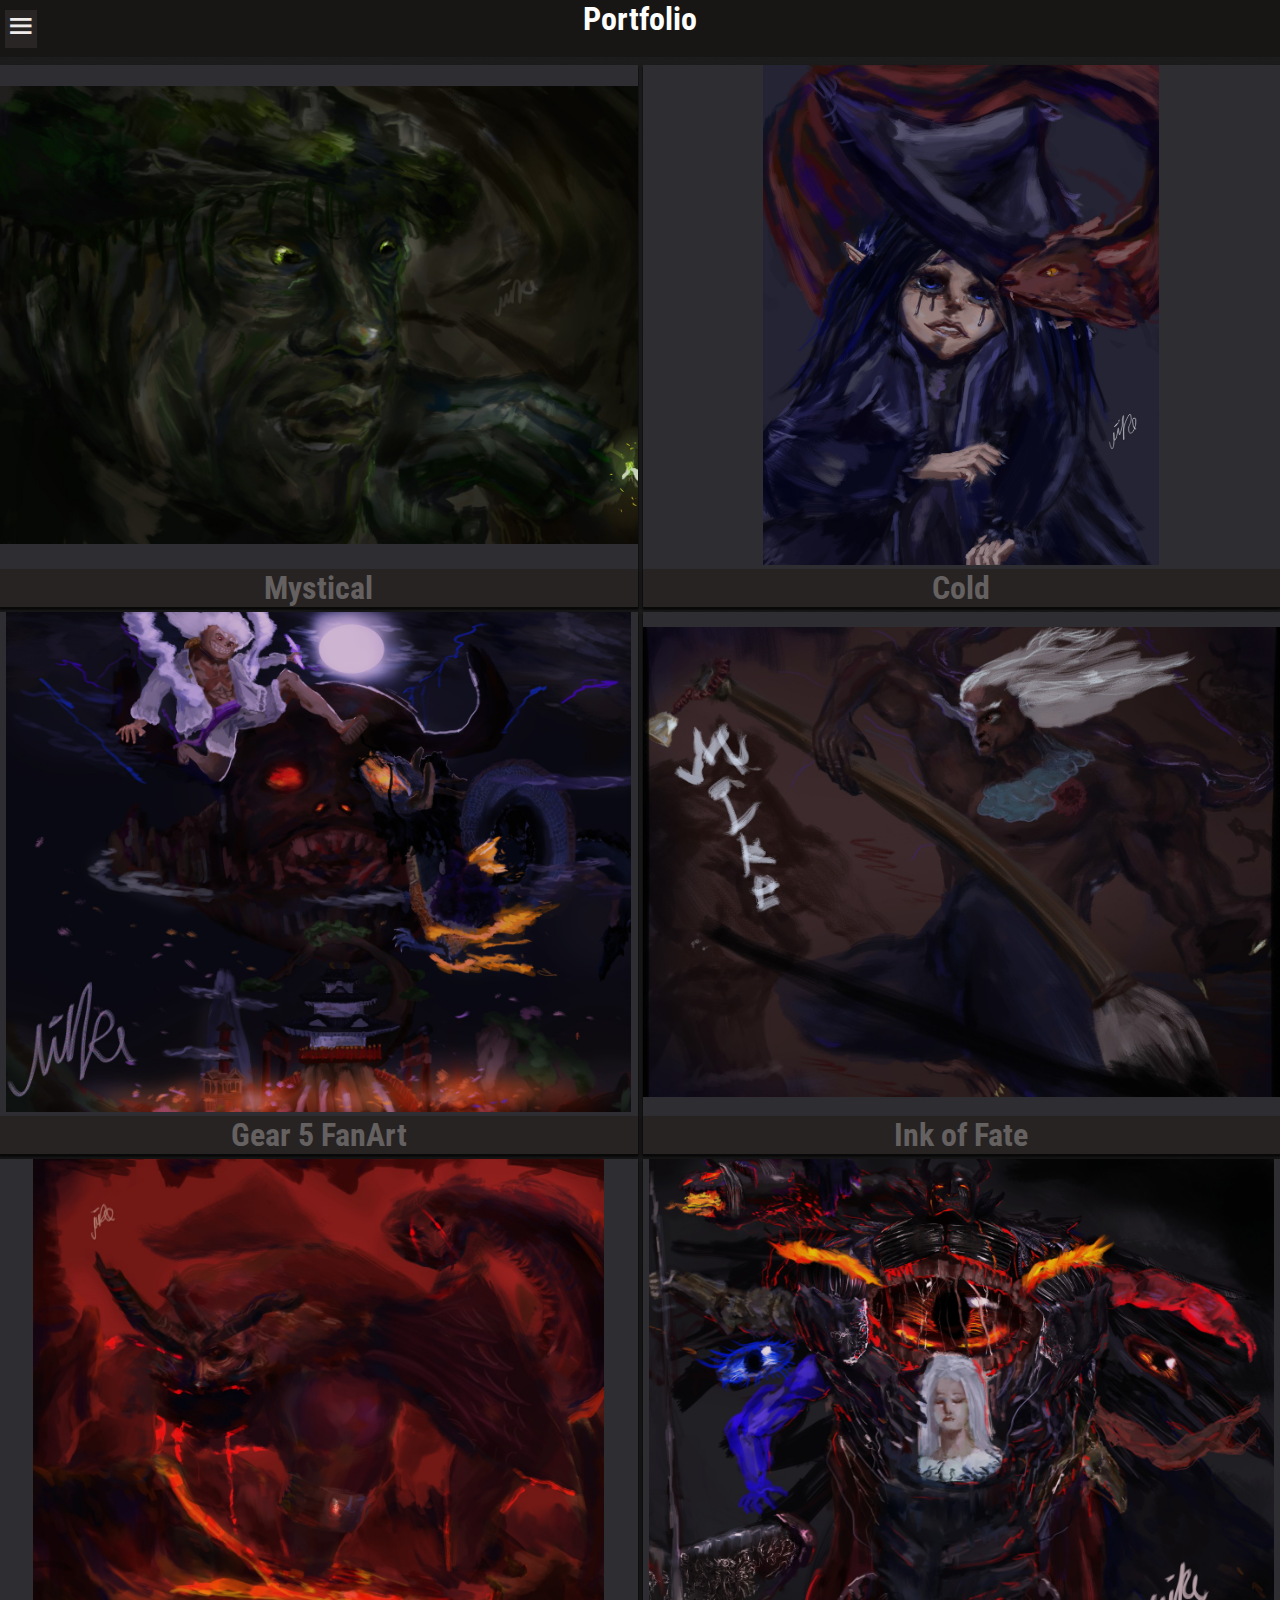
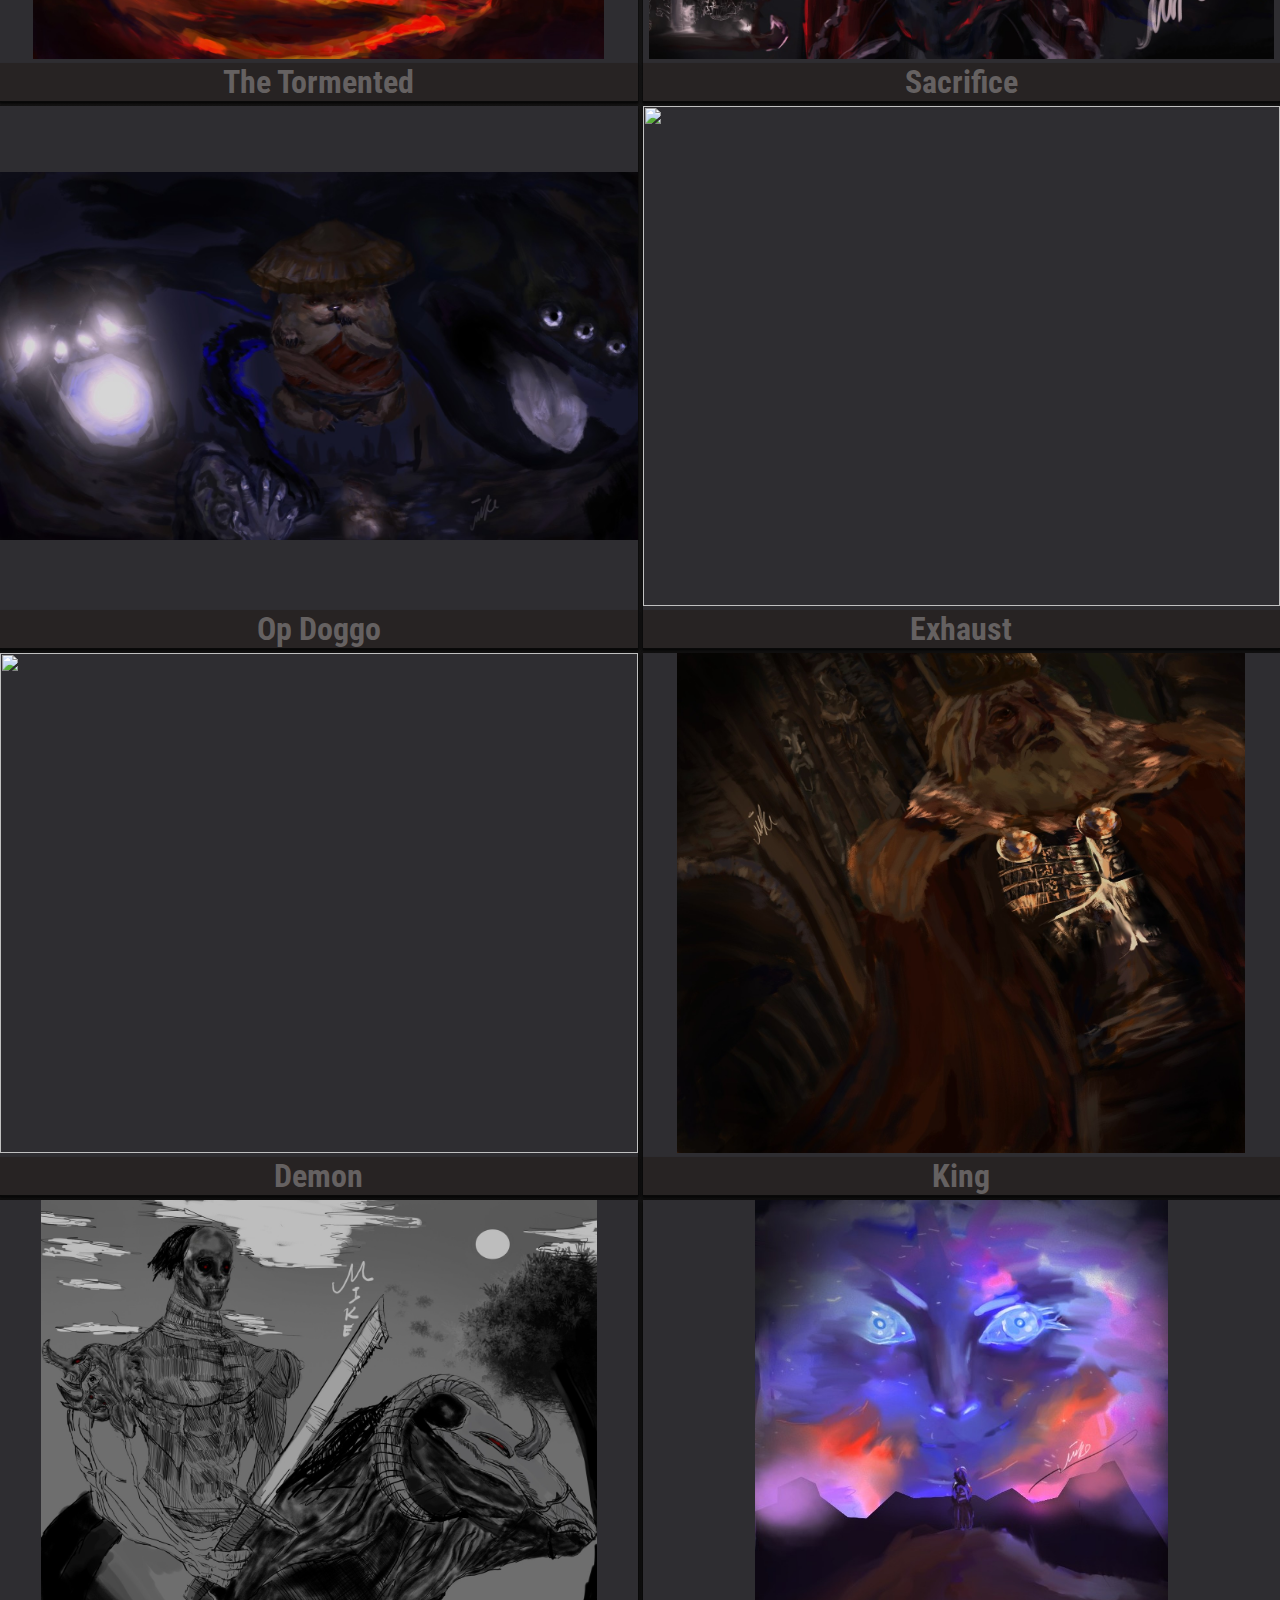
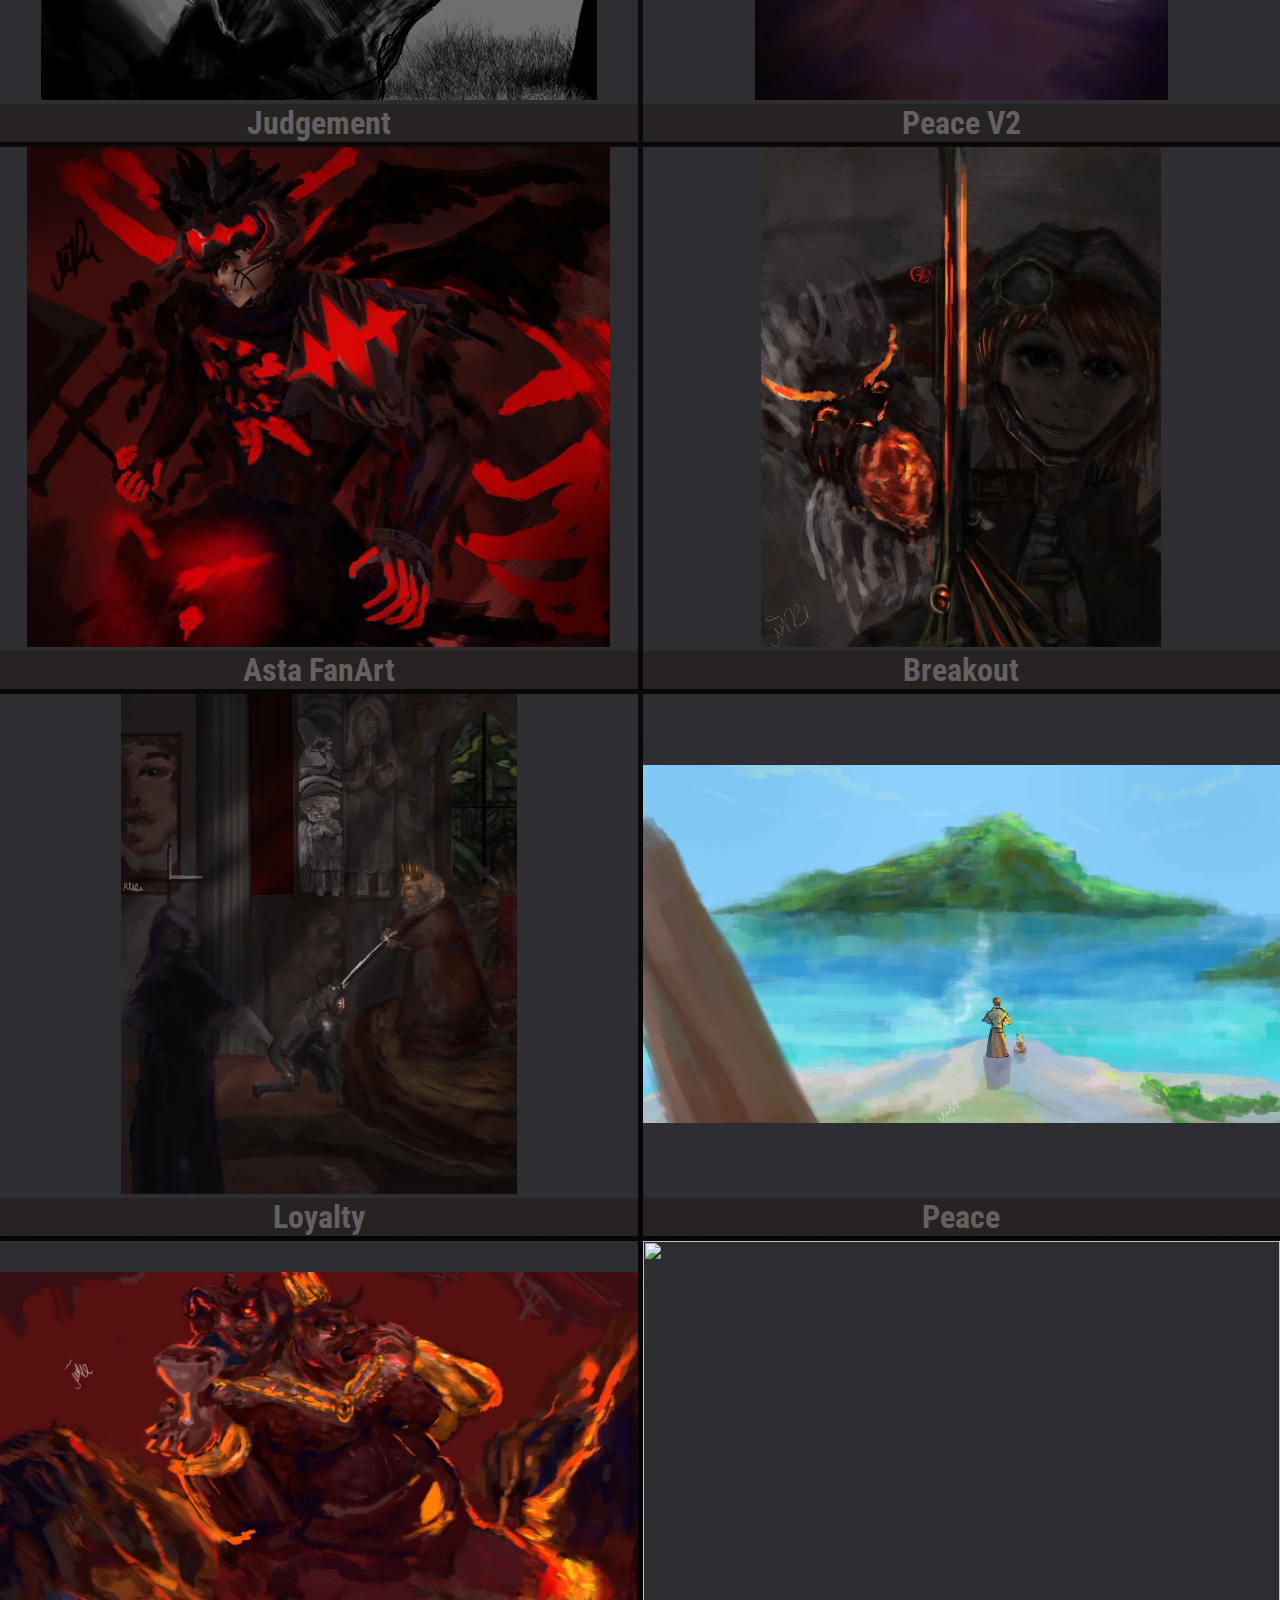
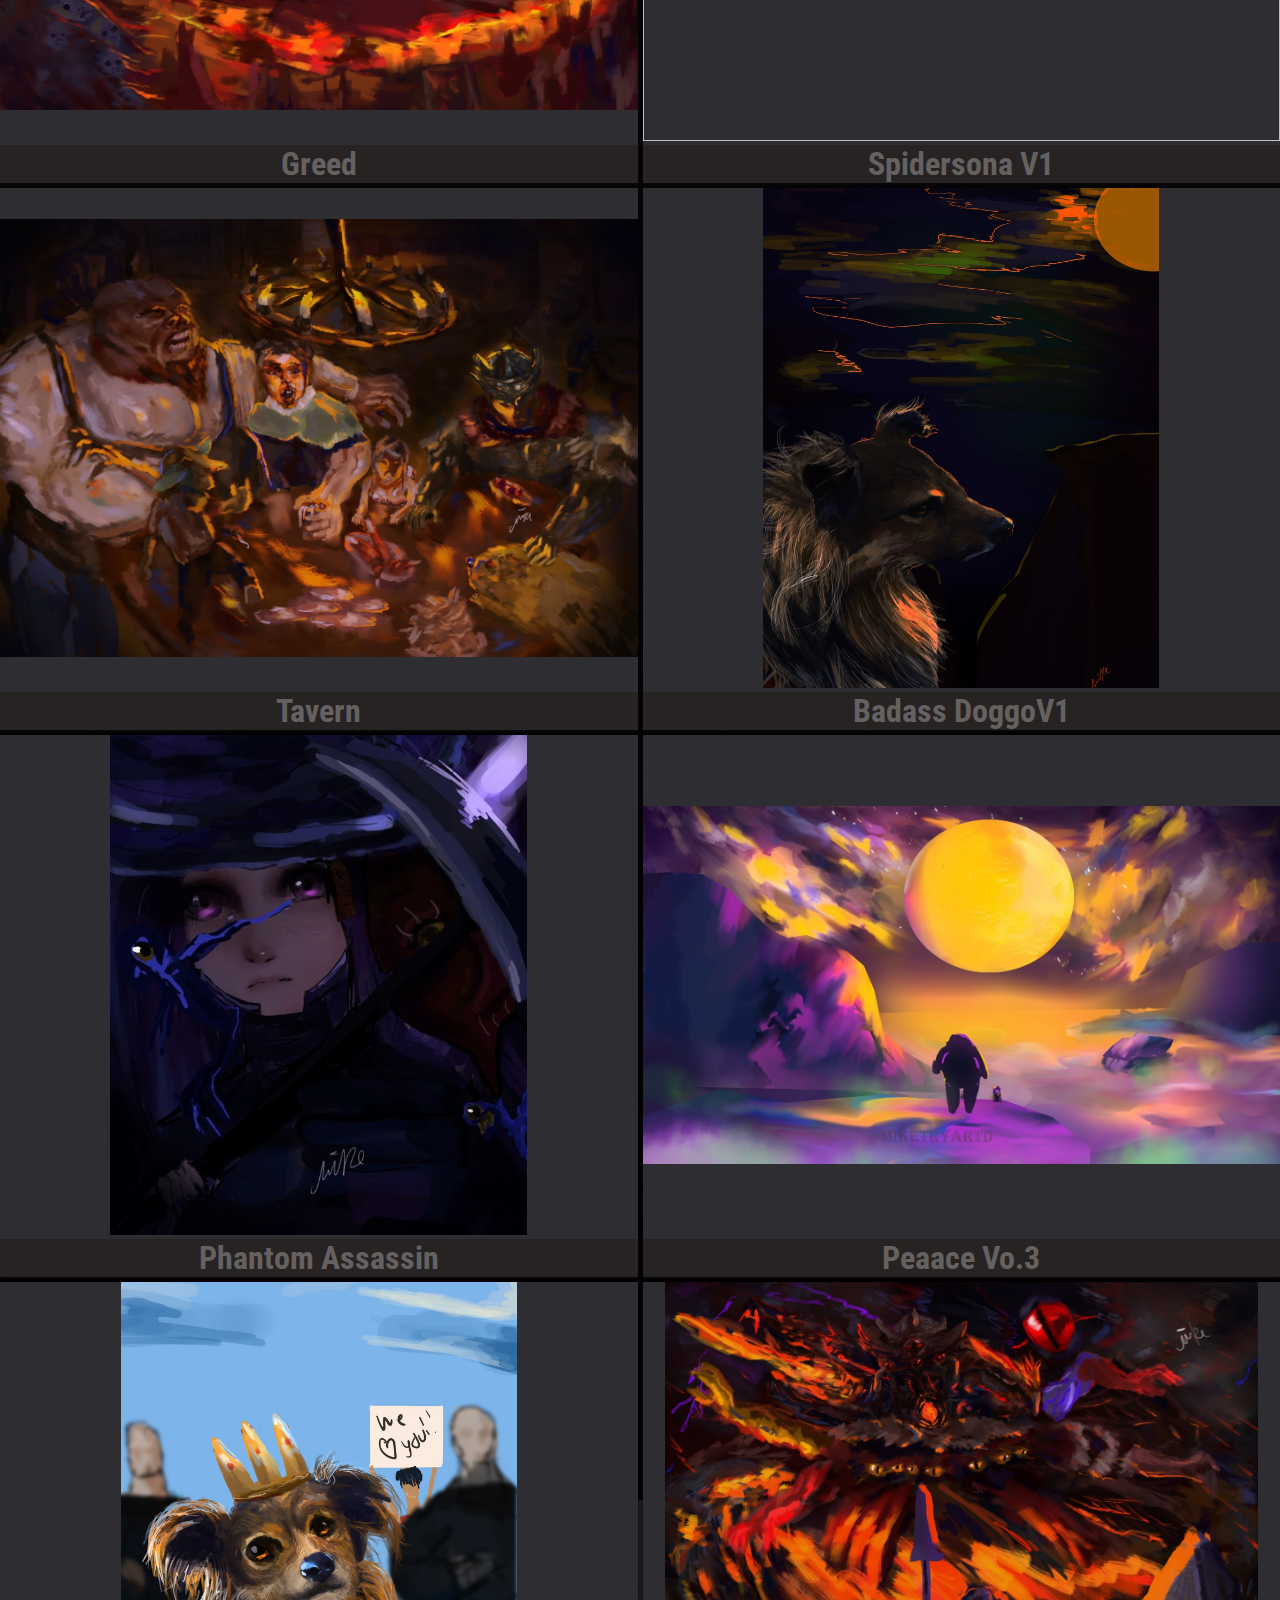
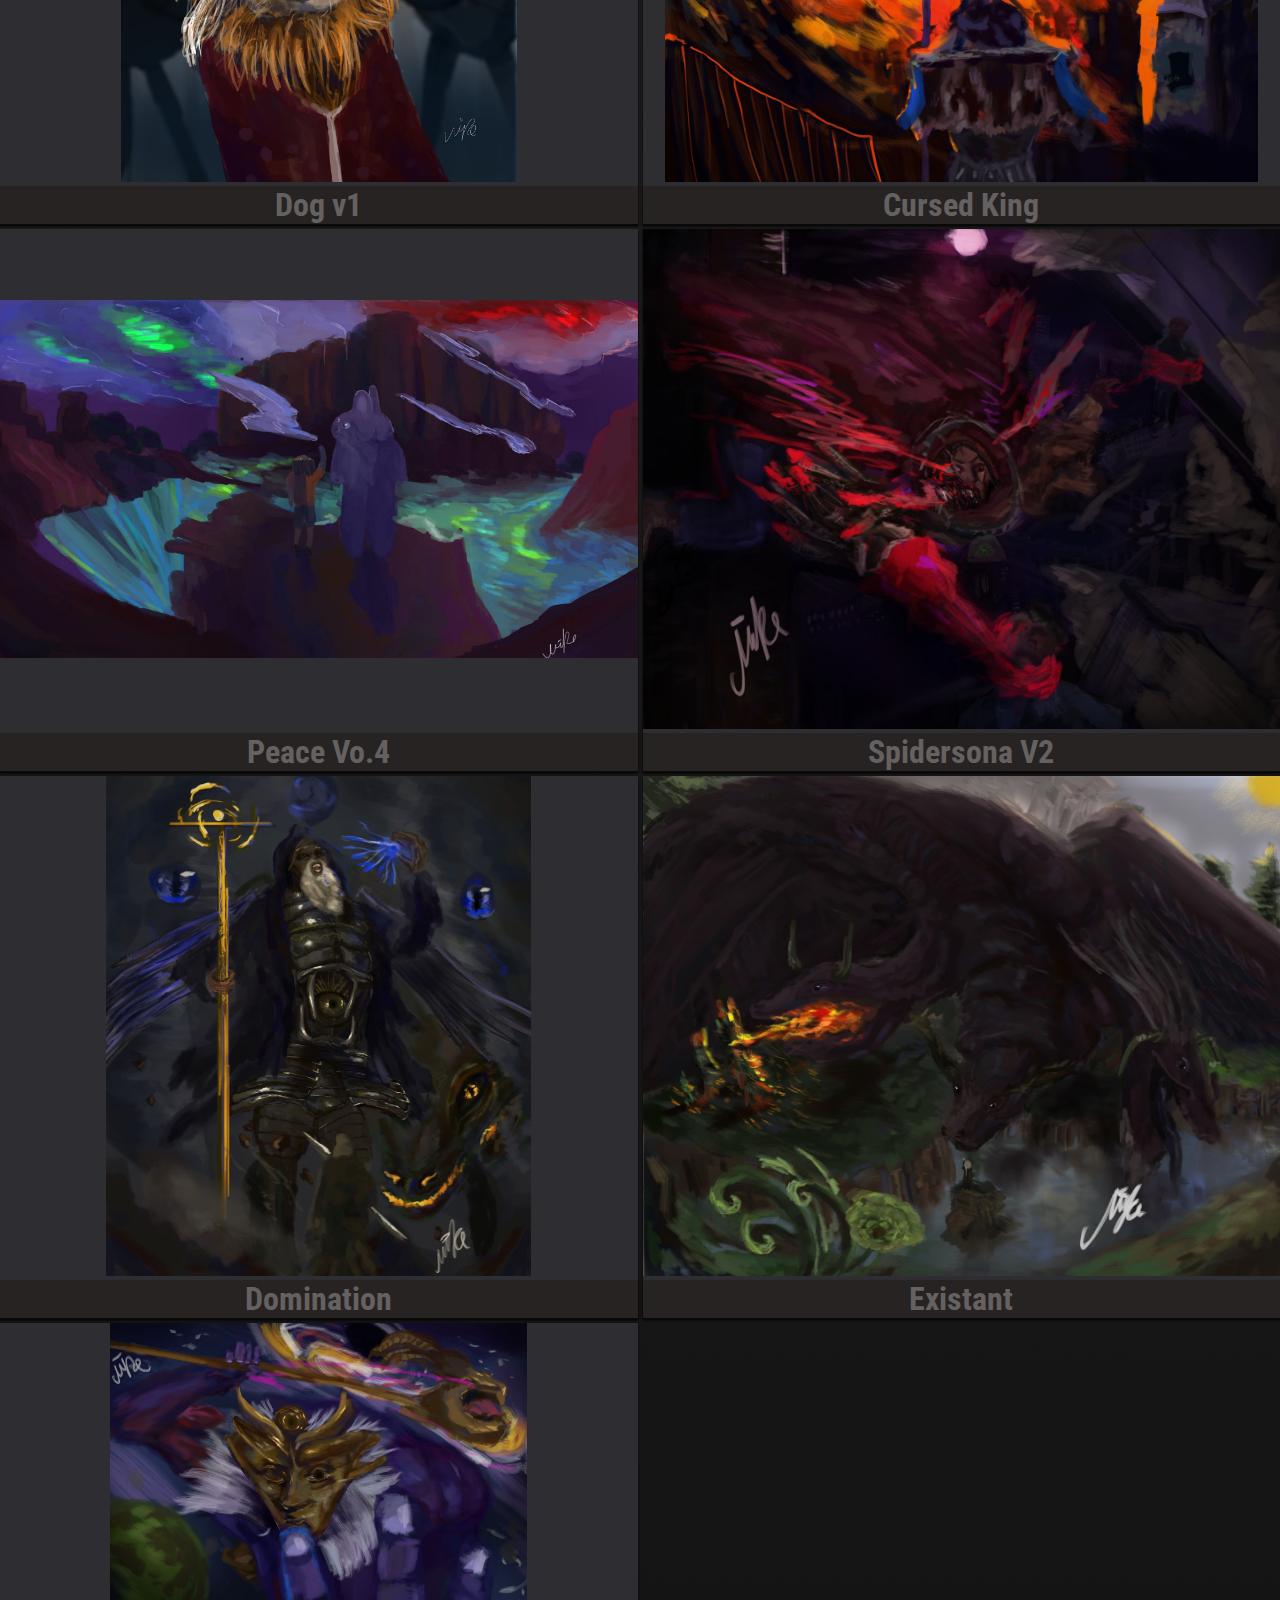
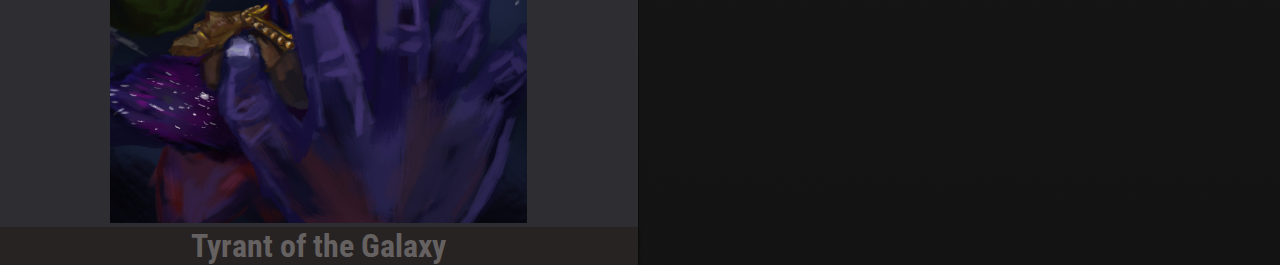
==== Portfolio-Showcase.html @ 48b09334 "Add files via upload" ====
<!DOCTYPE html>
<html lang="en">
<head>
    <meta charset="UTF-8">
    <meta name="viewport" content="width=device-width, initial-scale=1.0">
    <link href='https://unpkg.com/boxicons@2.1.4/css/boxicons.min.css' rel='stylesheet'>
    <link rel="stylesheet" href="gallery.css">
    <title>MikeTryArtd</title>
</head>
<body>
    <div class="body0">
        <div class="navbar">
            <ul>
                <li><h1>Portfolio</h1></li>
                <li><button onclick="menu()" id="menu"><i class='bx bx-menu'></i></button></li>
               
            </ul>
        </div>
        <div class="navflex" id="navflex">
            <ul>
                <li><a href="index.html">Home<i class='bx bxs-home'></i></a></li>
                <li><a href="About.html">About</a></li>
                <li><a href="contact.html">Contact Me</a></li>
                <li><a href="#">Tutorials</a></li>
                <li><a href="#">Traditional</a></li>
                <li><a href="#">Terms of Service</a></li>
                <li><p>Copyright © 2023 MikeComms</p></li>
                <li><span>All Rights Reserved</span></li>
            </ul>
        </div>
        <div id="Modal">
            <span class="close" onclick="closeModal1()">&times;</span>
            <img src="#" id="modalImage" alt="Modal Image">
        </div>
        <div class="gallery">
            <div class="gallerybox">
                <a href="#" onclick="openModal('image6/18.jpg')" class="gallery-link"><img src="image6/18.jpg" alt="Mystical"></a>
                <div class="desc">
                    <h1>Mystical</h1>
                </div>
            </div>
            <div class="gallerybox">
                <a href="#" onclick="openModal('image6/15.jpg')" class="gallery-link"><img src="image6/15.jpg"></a>
                <div class="desc">
                    <h1>Cold</h1>
                </div>
            </div>
            <div class="gallerybox">
                <a href="#" onclick="openModal('image6/14.jpg')" class="gallery-link"><img src="image6/14.jpg"></a>
                <div class="desc">
                    <h1>Gear 5 FanArt</h1>
                </div>
            </div>
            <div class="gallerybox">
                <a href="#" onclick="openModal('image6/9.jpg')" class="gallery-link"><img src="image6/9.jpg"></a>
                <div class="desc">
                    <h1>Ink of Fate</h1>
                </div>
            </div>
            <div class="gallerybox">
                <a href="#" onclick="openModal('image6/17.jpg')" class="gallery-link"><img src="image6/17.jpg"></a>
                <div class="desc">
                    <h1>The Tormented</h1>
                </div>
            </div>
            <div class="gallerybox">
                <a href="#" onclick="openModal('image6/12.jpg')" class="gallery-link"><img src="image6/12.jpg"></a>
                <div class="desc">
                    <h1>Sacrifice</h1>
                </div>
            </div>
            <div class="gallerybox">
                <a href="#" onclick="openModal('image6/24.jpg')" class="gallery-link"><img src="image6/24.jpg"></a>
                <div class="desc">
                    <h1>Op Doggo</h1>
                </div>
            </div>
            <div class="gallerybox">
                <a href="#" onclick="openModal('image6/32.png')" class="gallery-link"><img src="image6/32.png"></a>
                <div class="desc">
                    <h1>Exhaust</h1>
                </div>
            </div>
            <div class="gallerybox">
                <a href="#" onclick="openModal('image6/27.png')" class="gallery-link"><img src="image6/27.png"></a>
                <div class="desc">
                    <h1>Demon</h1>
                </div>
            </div>

            <div class="gallerybox">
                <a href="#" onclick="openModal('image6/25.jpg')" class="gallery-link"><img src="image6/25.jpg"></a>
                <div class="desc">
                    <h1>King</h1>
                </div>
            </div>
            <div class="gallerybox">
                <a href="#" onclick="openModal('image6/8.jpg')" class="gallery-link"><img src="image6/8.jpg"></a>
                <div class="desc">
                    <h1>Judgement</h1>
                </div>
            </div>
            <div class="gallerybox">
                <a href="#" onclick="openModal('image6/2.jpg')" class="gallery-link"><img src="image6/2.jpg"></a>
                <div class="desc">
                    <h1>Peace V2</h1>
                </div>
            </div>
            <div class="gallerybox">
                <a href="#" onclick="openModal('image6/30.jpg')" class="gallery-link"><img src="image6/30.jpg"></a>
                <div class="desc">
                    <h1>Asta FanArt</h1>
                </div>
            </div>
            <div class="gallerybox">
                <a href="#" onclick="openModal('image6/11.jpg')" class="gallery-link"><img src="image6/11.jpg"></a>
                <div class="desc">
                    <h1>Breakout</h1>
                </div>
            </div>
            <div class="gallerybox">
                <a href="#" onclick="openModal('image6/21.jpg')" class="gallery-link"><img src="image6/21.jpg"></a>
                <div class="desc">
                    <h1>Loyalty</h1>
                </div>
            </div>
            <div class="gallerybox">
                <a href="#" onclick="openModal('image6/7.jpg')" class="gallery-link"><img src="image6/7.jpg"></a>
                <div class="desc">
                    <h1>Peace</h1>
                </div>
            </div>
            <div class="gallerybox">
                <a href="#" onclick="openModal('image6/16.jpg')" class="gallery-link"><img src="image6/16.jpg"></a>
                <div class="desc">
                    <h1>Greed</h1>
                </div>
            </div>
            <div class="gallerybox">
                <a href="#" onclick="openModal('image6/31.png')" class="gallery-link"><img src="image6/31.png"></a>
                <div class="desc">
                    <h1>Spidersona V1</h1>
                </div>
            </div>
            <div class="gallerybox">
                <a href="#" onclick="openModal('image6/19.jpg')" class="gallery-link"><img src="image6/19.jpg"></a>
                <div class="desc">
                    <h1>Tavern</h1>
                </div>
            </div>
            <div class="gallerybox">
                <a href="#" onclick="openModal('image6/5.jpg')" class="gallery-link"><img src="image6/5.jpg"></a>
                <div class="desc">
                    <h1>Badass DoggoV1</h1>
                </div>
            </div>
            <div class="gallerybox">
                <a href="#" onclick="openModal('image6/3.jpg')" class="gallery-link"><img src="image6/3.jpg"></a>
                <div class="desc">
                    <h1>Phantom Assassin</h1>
                </div>
            </div>
            <div class="gallerybox">
                <a href="#" onclick="openModal('image6/1.jpg')" class="gallery-link"><img src="image6/1.jpg"></a>
                <div class="desc">
                    <h1>Peaace Vo.3</h1>
                </div>
            </div>
            <div class="gallerybox">
                <a href="#" onclick="openModal('image6/4.jpg')" class="gallery-link"><img src="image6/4.jpg"></a>
                <div class="desc">
                    <h1>Dog v1</h1>
                </div>
            </div>
            <div class="gallerybox">
                <a href="#" onclick="openModal('image6/20.jpg')" class="gallery-link"><img src="image6/20.jpg"></a>
                <div class="desc">
                    <h1>Cursed King</h1>
                </div>
            </div>
            <div class="gallerybox">
                <a href="#" onclick="openModal('image6/29.jpg')" class="gallery-link"><img src="image6/29.jpg"></a>
                <div class="desc">
                    <h1>Peace Vo.4</h1>
                </div>
            </div>
            <div class="gallerybox">
                <a href="#" onclick="openModal('image6/23.jpg')" class="gallery-link"><img src="image6/23.jpg"></a>
                <div class="desc">
                    <h1>Spidersona V2</h1>
                </div>
            </div>

            <div class="gallerybox">
                <a href="#" onclick="openModal('image6/28.jpg')" class="gallery-link"><img src="image6/28.jpg"></a>
                <div class="desc">
                    <h1>Domination</h1>
                </div>
            </div>

            <div class="gallerybox">
                <a href="#" onclick="openModal('image6/13.jpg')" class="gallery-link"><img src="image6/13.jpg"></a>
                <div class="desc">
                    <h1>Existant</h1>
                </div>
            </div>

            <div class="gallerybox">
                <a href="#" onclick="openModal('image6/10.jpg')" class="gallery-link"><img src="image6/10.jpg"></a>
                <div class="desc">
                    <h1>Tyrant of the Galaxy</h1>
                </div>
            </div>




        </div>

   
    </div>
    <script src="gallery.js"></script>
</body>
</html>
---- gallery.css ----
@import url('https://fonts.googleapis.com/css2?family=Mooli&family=Pacifico&family=Pixelify+Sans&family=Poppins:ital,wght@0,200;0,300;0,400;0,500;0,600;0,700;0,800;1,200;1,300;1,500;1,600&family=Quicksand:wght@700&family=Roboto+Condensed:wght@600&family=Roboto:ital,wght@0,100;0,300;0,700;1,300;1,400;1,500;1,700;1,900&family=Rubik:wght@800&family=Ubuntu:ital,wght@0,500;1,400&display=swap');

*{
    padding: 0px;
    margin: 0px;
    box-sizing: border-box;
    scroll-behavior: smooth;
    font-family: 'Roboto Condensed', sans-serif;
    text-decoration: none;
    
}
body{
background: linear-gradient(rgb(29, 28, 28), black);
height: 700vh;

}

/*nav*/
.navbar{
    position: fixed;
    z-index: 1000;
    width: 100%;
    background-color: rgb(24, 21, 21);
    color: white;
    text-align: center;
}
.navbar ul li a {
    color: rgb(188, 186, 186);
    transition: ease;
}
.navbar ul li a:hover{
    transition: ease;
    text-decoration: underline;
}
.navbar ul li #menu{
    position: absolute;
    left: 5px;
    font-size: 2rem;
    top:10px;
    color: rgb(241, 236, 236);
    background-color: rgb(42, 37, 37);
    border: none;
    
    cursor: pointer;
}

.navflex{
    width: 8%;
    height: 955px;
    background-color: rgb(33, 31, 35);
    z-index: 500;
    display: none;
    position: fixed;
    top: 55px;  
    z-index: 900;
    animation: left 1s ease-in-out forwards;
  
}
@keyframes left{
    0%{
        transform:translateX(200px);
    }
    100%{
        transform: translateX(0px);
    }
}
.navflex ul li{
    list-style: none;
}
.navflex ul li a{
    
     
     margin-left:10px;
    color:rgb(136, 133, 133);
    transition: 0.2s ease;
}
.navflex ul li p{
    color: rgb(64, 63, 63);
    margin-left:10px;
}
.navflex ul li a:hover{
    transition: 0.2s ease;
    color: rgb(255, 8, 8);
}
.navflex ul li span{
    color: rgb(54, 49, 49);
    margin-left:10px;
}
/*nav*/
/*gallery*/
.gallery{
    
    display: grid;
    grid-template-columns: repeat(auto-fit, minmax(550px, auto));
 grid-gap: 5px;
 position: relative;
 top: 65px;
}

.gallery .desc{
    background-color: rgb(39, 35, 35);
    box-shadow: 0px 2px 2px rgb(10, 10, 10);
    color: rgb(101, 97, 97);
    text-align: center;
}
.gallery .gallerybox{
   
    background-color: rgb(46, 45, 49);
    transition: 0.2s ease;
    cursor: pointer;
    box-shadow: 0px 2px 2px
}
.gallery .gallerybox:hover{
    transition: 0.4s ease;
    filter:contrast(75%);
}
.gallery .gallerybox img{
    height:550px;
    width: 100%;
    object-fit: contain;
  
    box-sizing: border-box;
  
    
}


/*modal*/
#Modal{
    display: none;
    position: fixed;
    top: 0;
    left: 0;
    width: 100%;
    height: 100%;
    background-color: rgba(0,0,0,0.7);
    z-index:5000;
}
#Modal img{
    display: block;
    margin: auto;
    margin-top: 4%;
    max-width: 80%;
    max-height: 80%;
    z-index:5000;
}
.close{
    position: absolute;
    top: 20px;
    right: 20px;
    color: #fff;
    font-size: 30px;
    pointer-events: none;
}
/*modal-close*/
/*gallery-close*/

/*scrollbar*/
::-webkit-scrollbar{
    width: 5px;
    background-color:gray;
}
::-webkit-scrollbar-thumb{
    background-color: black;
}
/*scrollbar-close*/
@media screen and (max-width: 437px) {
    body{

    }
    .navbar{
        width: 100%;
    }
    .gallery{
        display: grid;
        grid-template-columns: repeat(auto-fit, minmax(250px, auto));

    }
    .gallery .gallerybox{

    }
    .gallery .gallerybox img{
        height: 250px;
    }
    #Modal{

    }
    #Modal img{
        margin-top: 50%;
    }
    .navflex{
        width: 30%;
    }
}
@media screen and (max-width: 365px){
    body{

    }
    .gallery{

    }
    .gallery .gallerybox{

    }
    .gallery .gallerybox img{
        height: 270px;
    }
    #Modal img{
        margin-top:55%;
    }
}
@media screen and (min-width: 963px){
    body{

    }
    .gallery{
display: grid;
grid-template-columns: repeat(auto-fit, minmax(450px, auto));
    }
    .gallery .gallerybox{

    }
    .gallery .gallerybox img{
        height: 500px;
    }
    .navflex{
        width: 15%;
    }
}
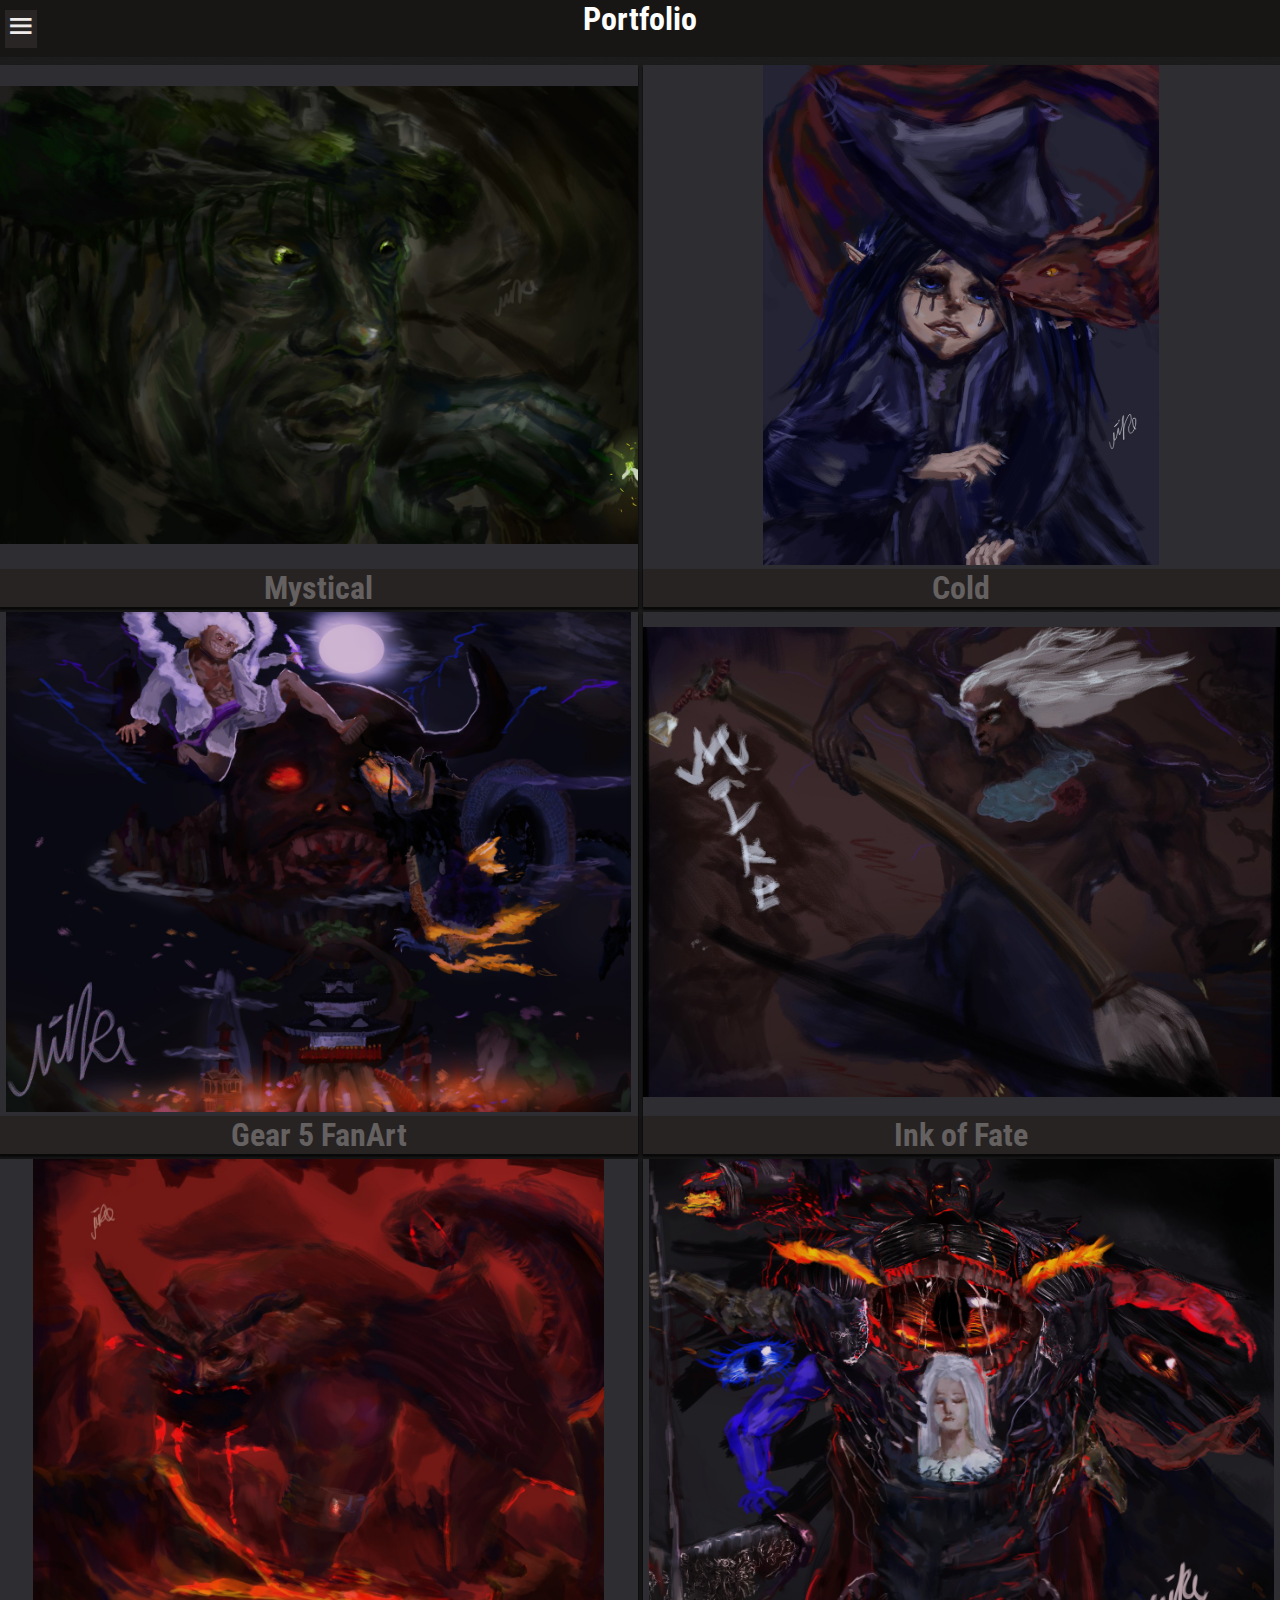
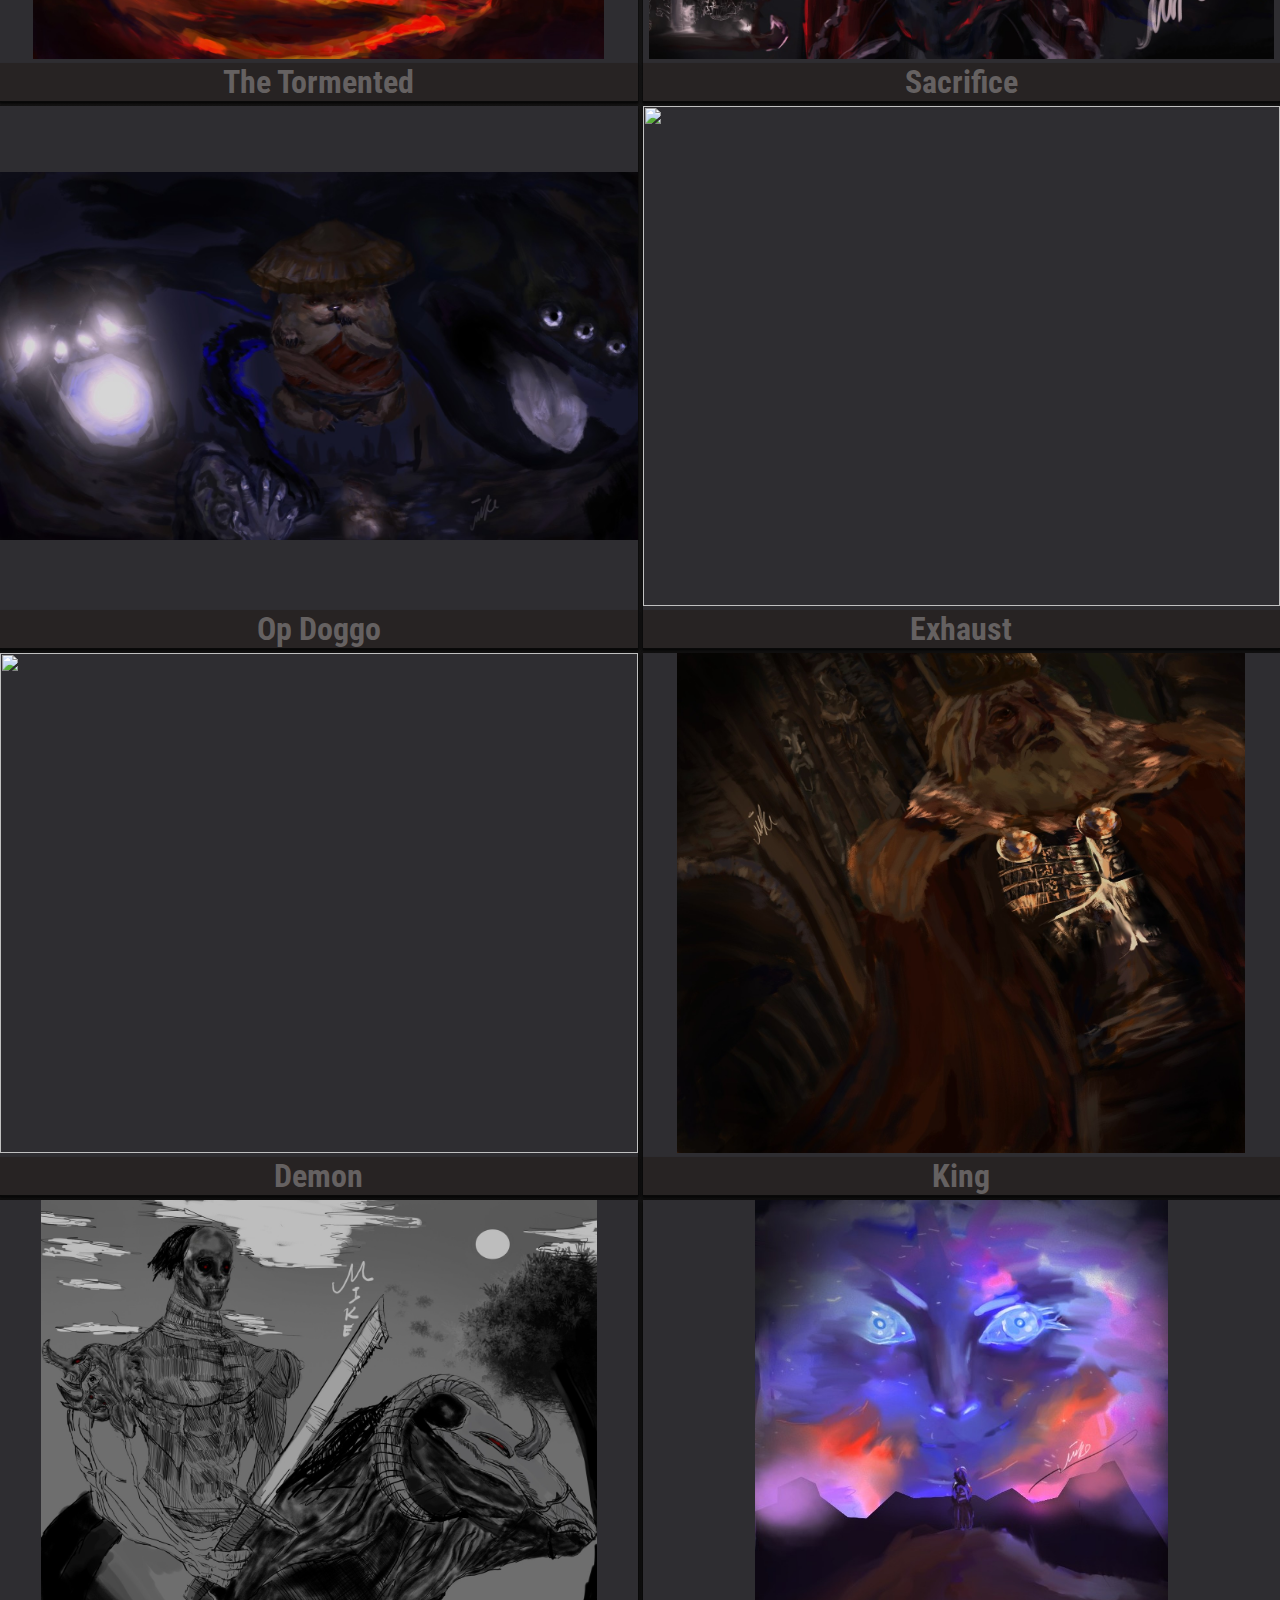
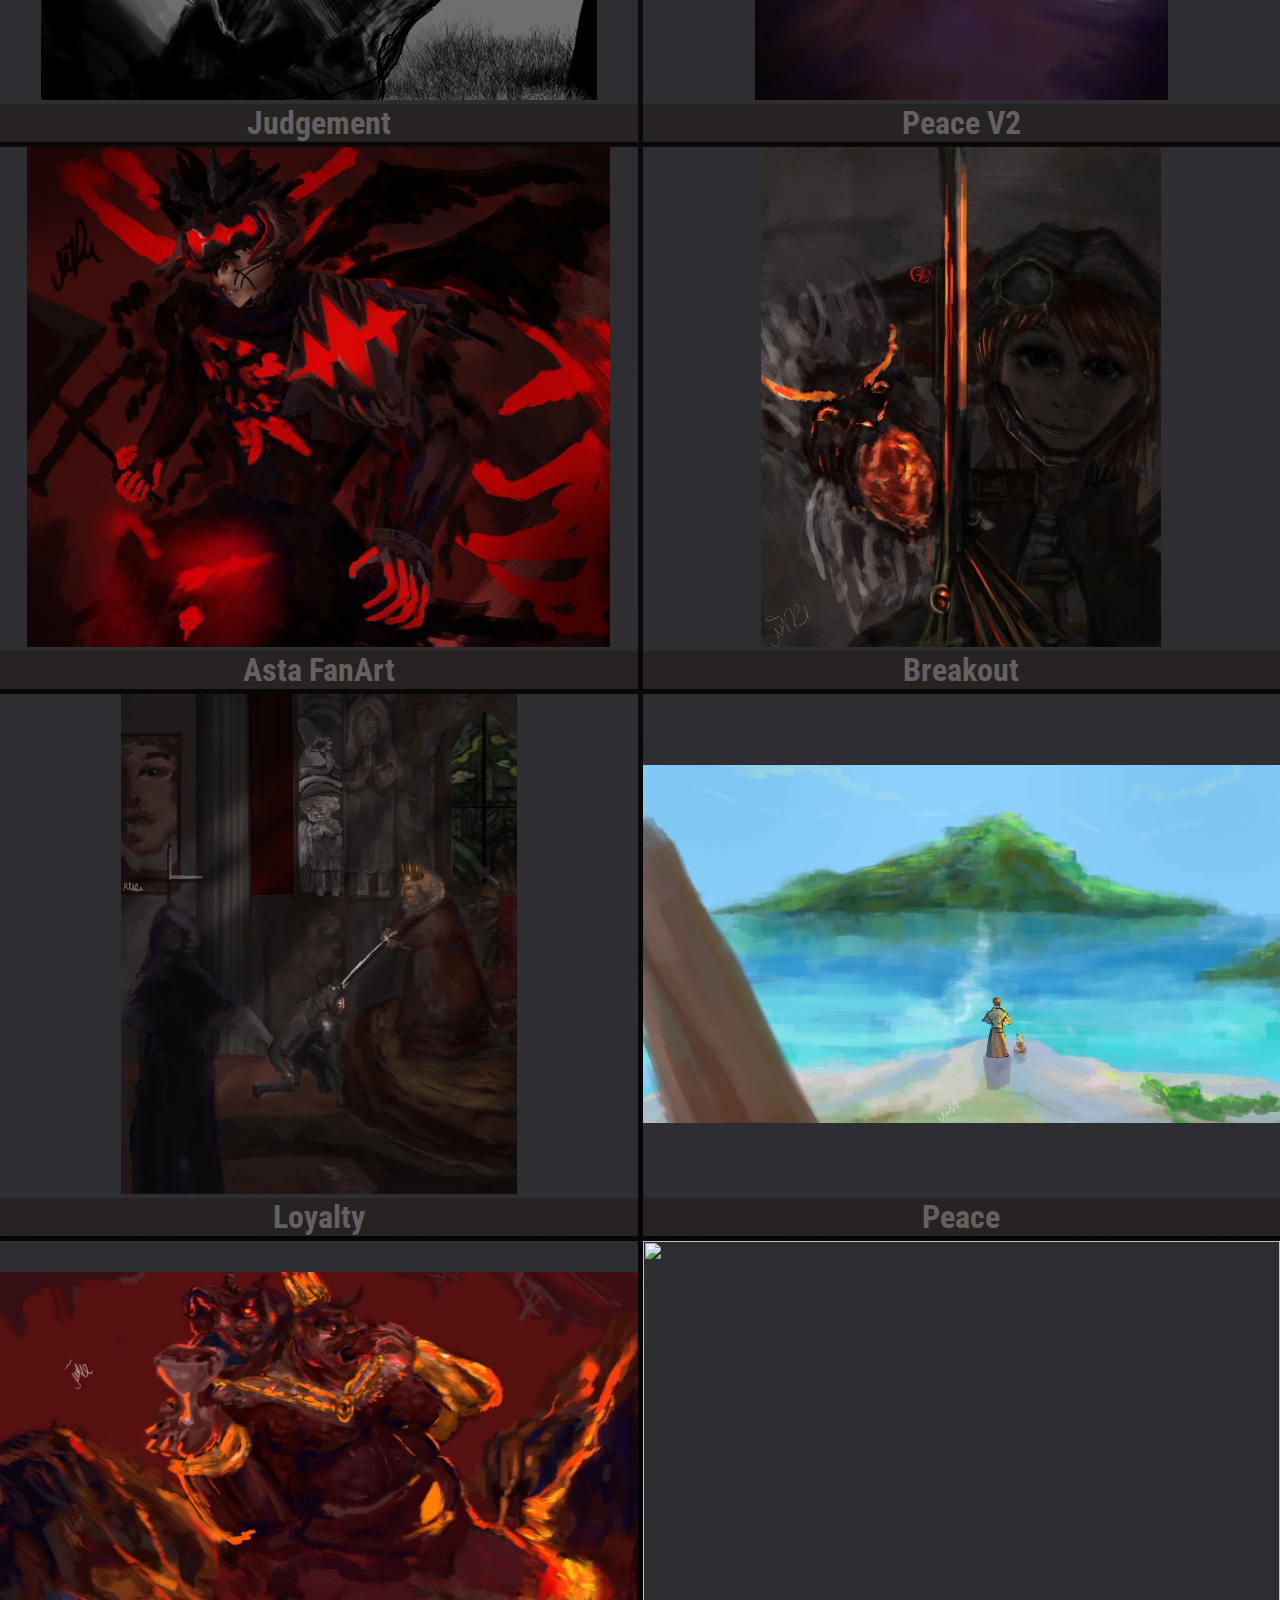
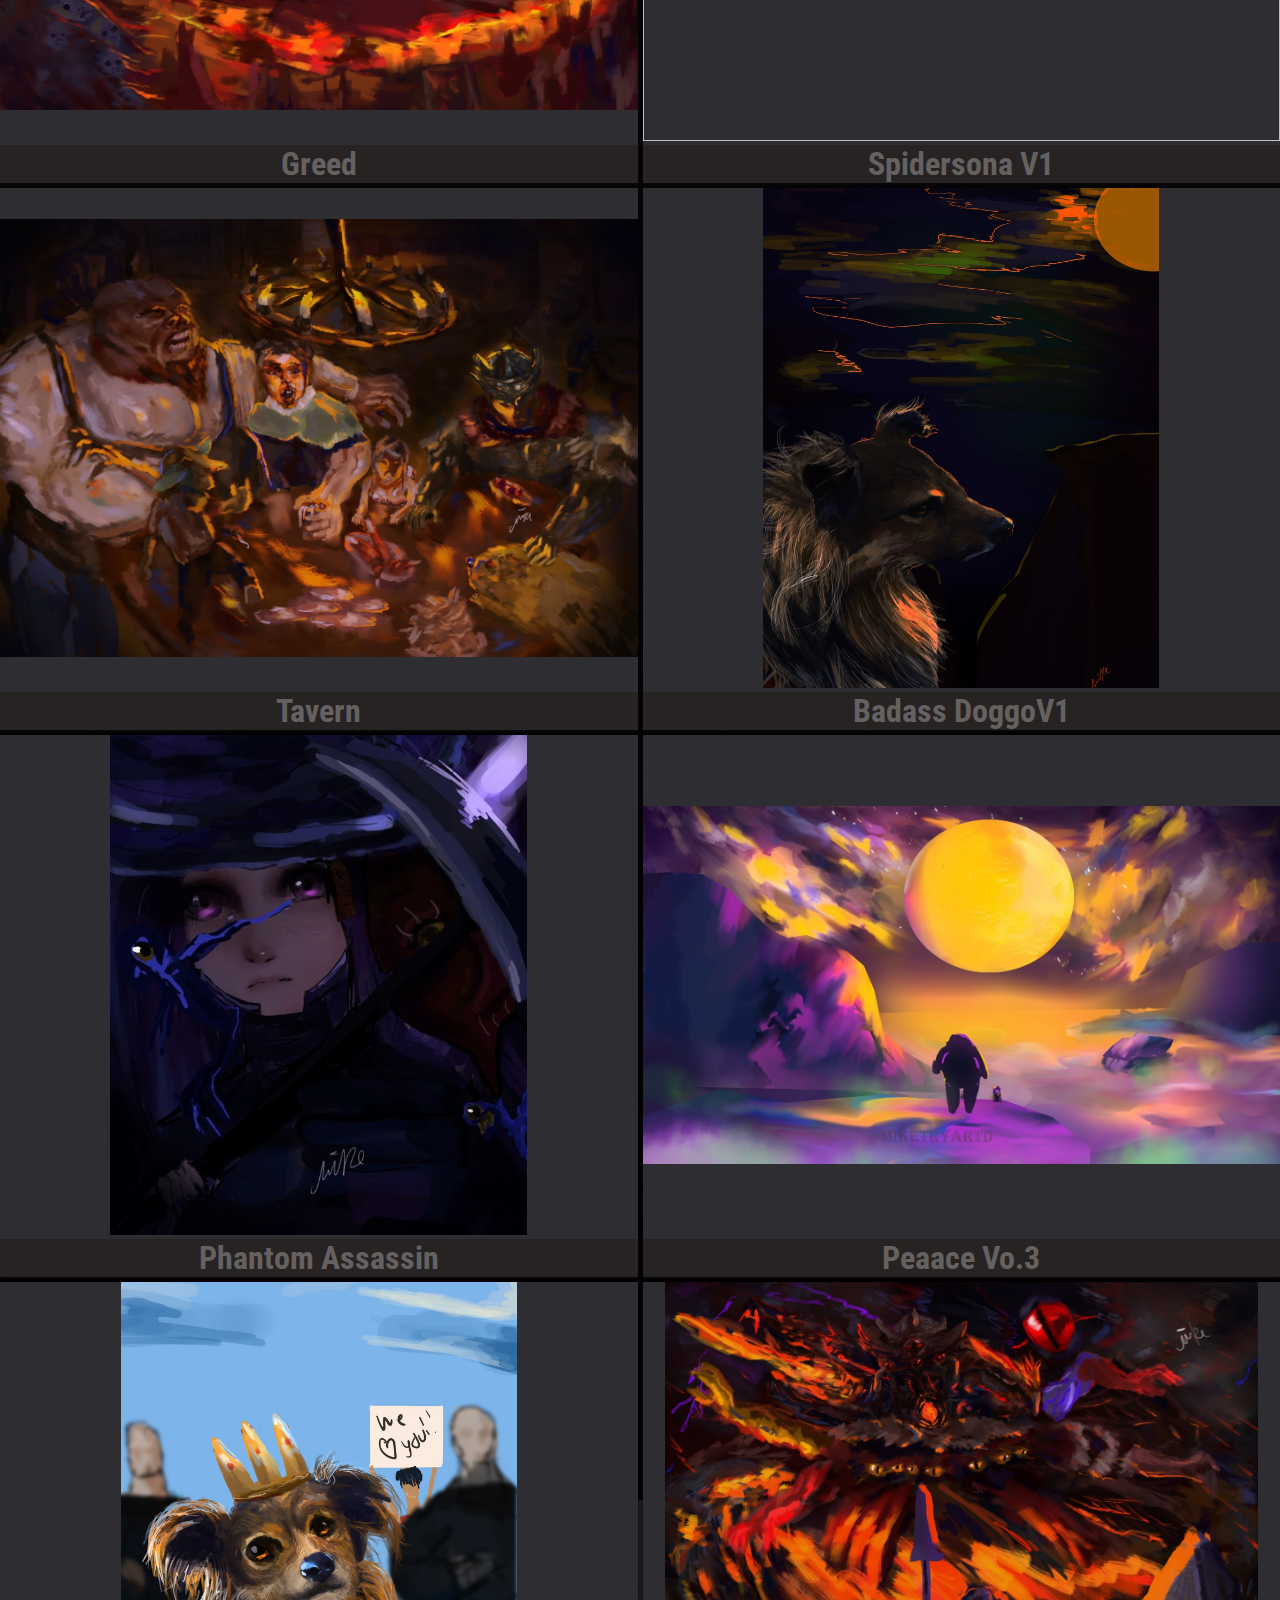
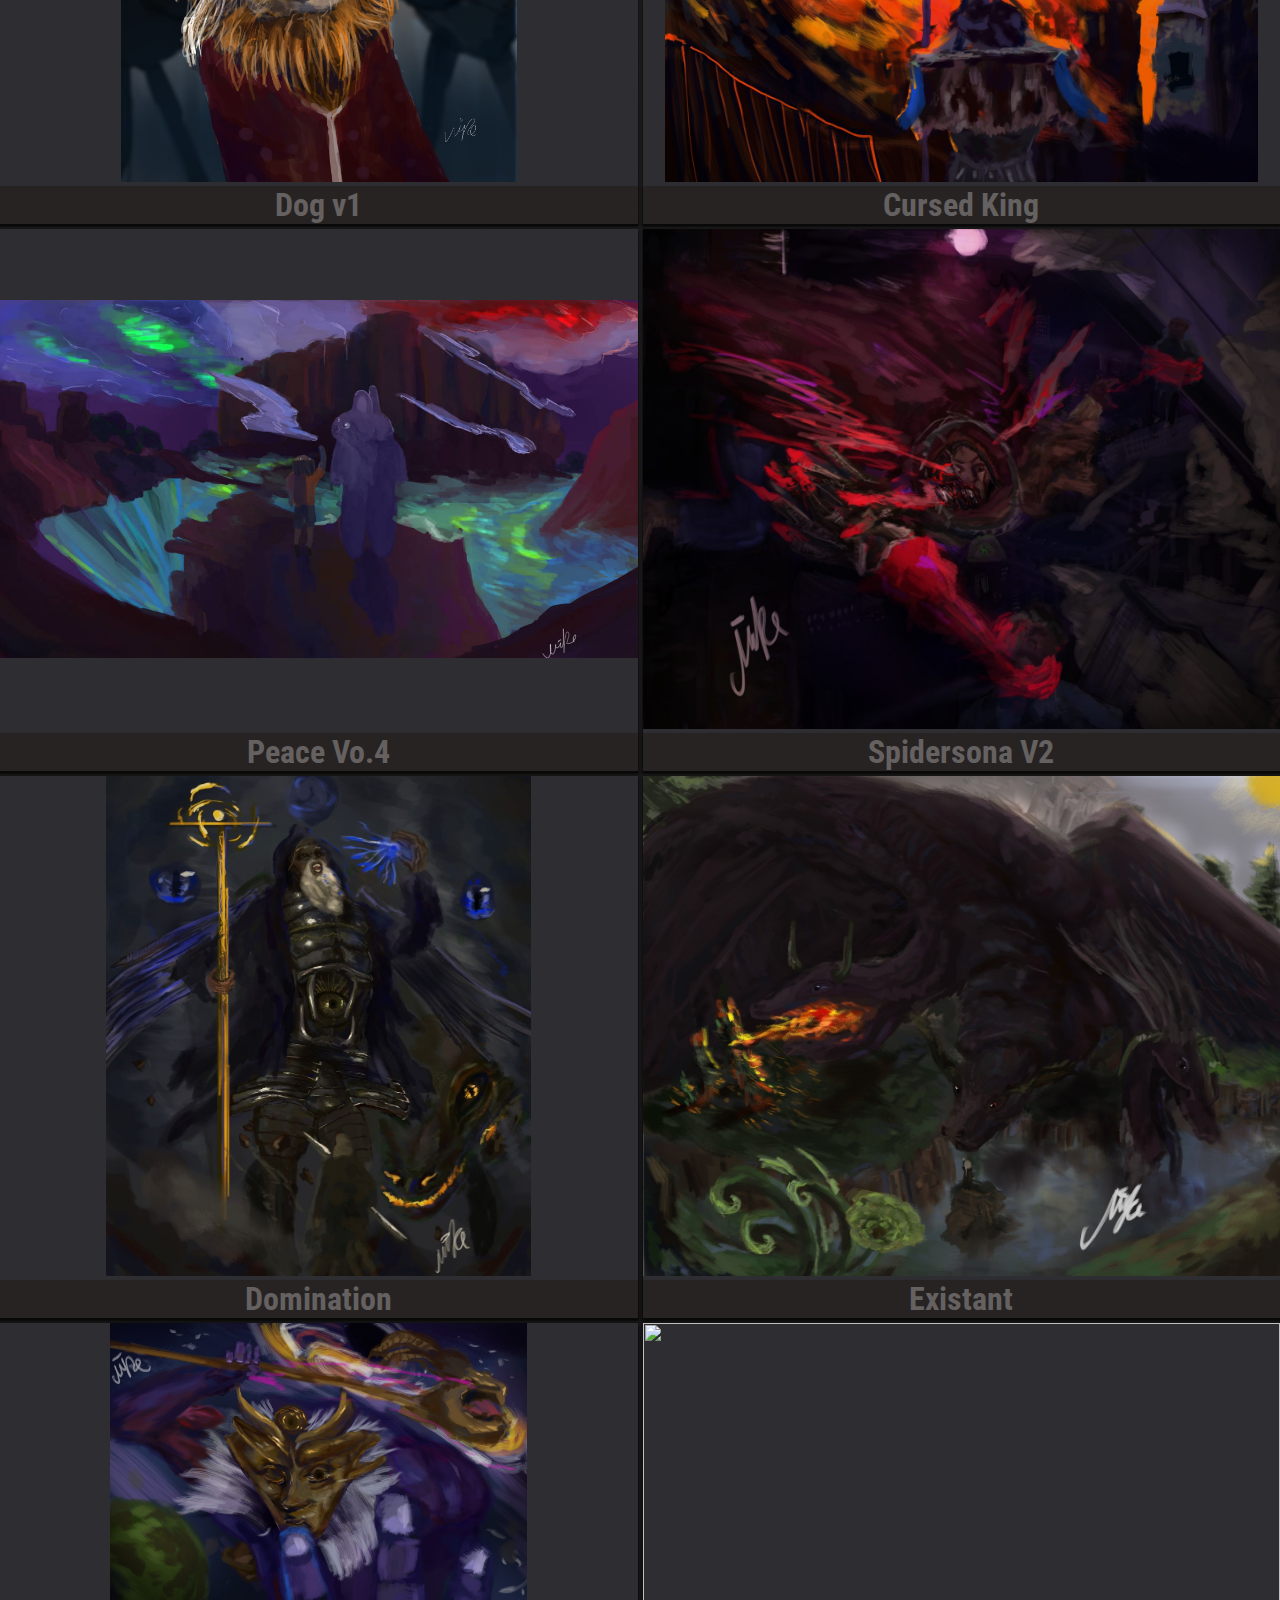
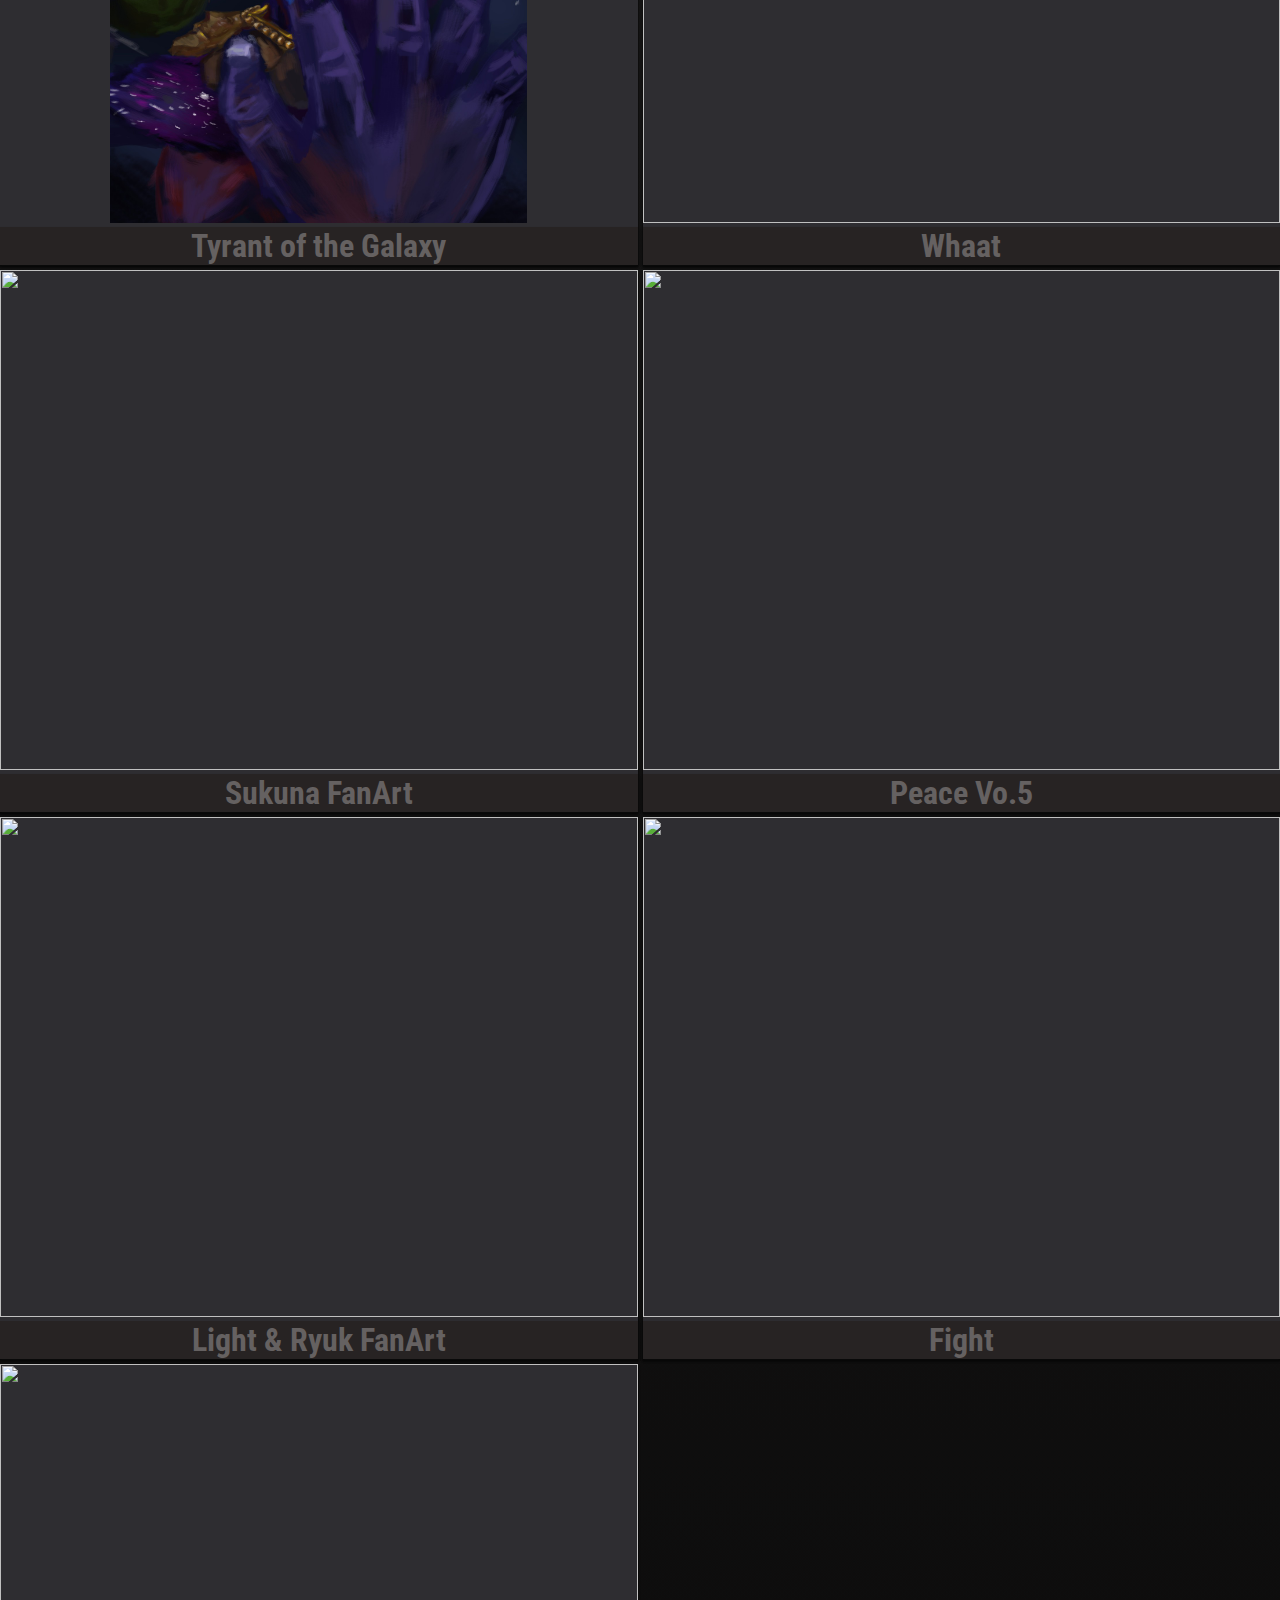
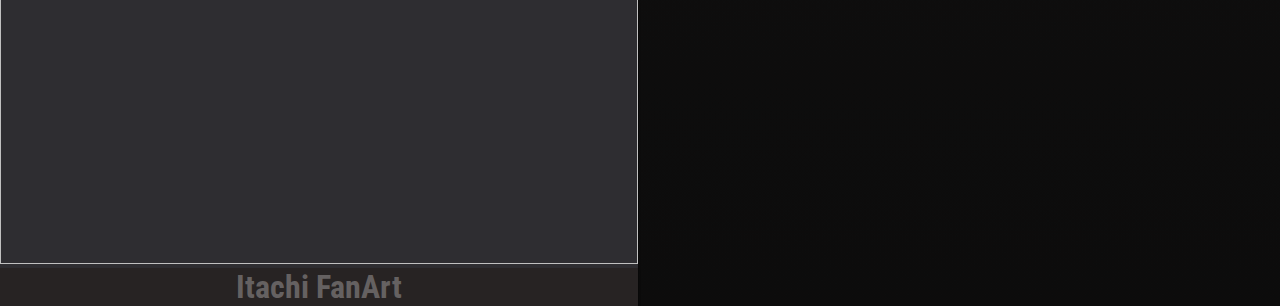
==== commit 27bf4f70: "Portfolio-Showcase.html" ====
--- a/Portfolio-Showcase.html
+++ b/Portfolio-Showcase.html
@@ -212,6 +212,58 @@
                 </div>
             </div>
 
+   
+            <div class="gallerybox">
+                <a href="#" onclick="openModal('image6/newww.png')" class="gallery-link"><img src="image6/newww.png"></a>
+                <div class="desc">
+                    <h1>Whaat</h1>
+                </div>
+            </div>
+            <div class="gallerybox">
+                <a href="#" onclick="openModal('image6/sukuna.png')" class="gallery-link"><img src="image6/sukuna.png"></a>
+                <div class="desc">
+                    <h1>Sukuna FanArt</h1>
+                </div>
+            </div>
+
+
+            <div class="gallerybox">
+                <a href="#" onclick="openModal('image6/waka.png')" class="gallery-link"><img src="image6/waka.png"></a>
+                <div class="desc">
+                    <h1>Peace Vo.5</h1>
+                </div>
+            </div>
+
+
+            <div class="gallerybox">
+                <a href="#" onclick="openModal('image6/light.png')" class="gallery-link"><img src="image6/light.png"></a>
+                <div class="desc">
+                    <h1>Light & Ryuk FanArt</h1>
+                </div>
+            </div>
+            
+       
+
+            
+            <div class="gallerybox">
+                <a href="#" onclick="openModal('image6/fight.png')" class="gallery-link"><img src="image6/fight.png"></a>
+                <div class="desc">
+                    <h1>Fight</h1>
+                </div>
+            </div>
+
+
+            
+            <div class="gallerybox">
+                <a href="#" onclick="openModal('image6/itachio.png')" class="gallery-link"><img src="image6/itachio.png"></a>
+                <div class="desc">
+                    <h1>Itachi FanArt</h1>
+                </div>
+            </div>
+
+
+
+
 
 
 
@@ -221,4 +273,4 @@
     </div>
     <script src="gallery.js"></script>
 </body>
-</html>+</html>
